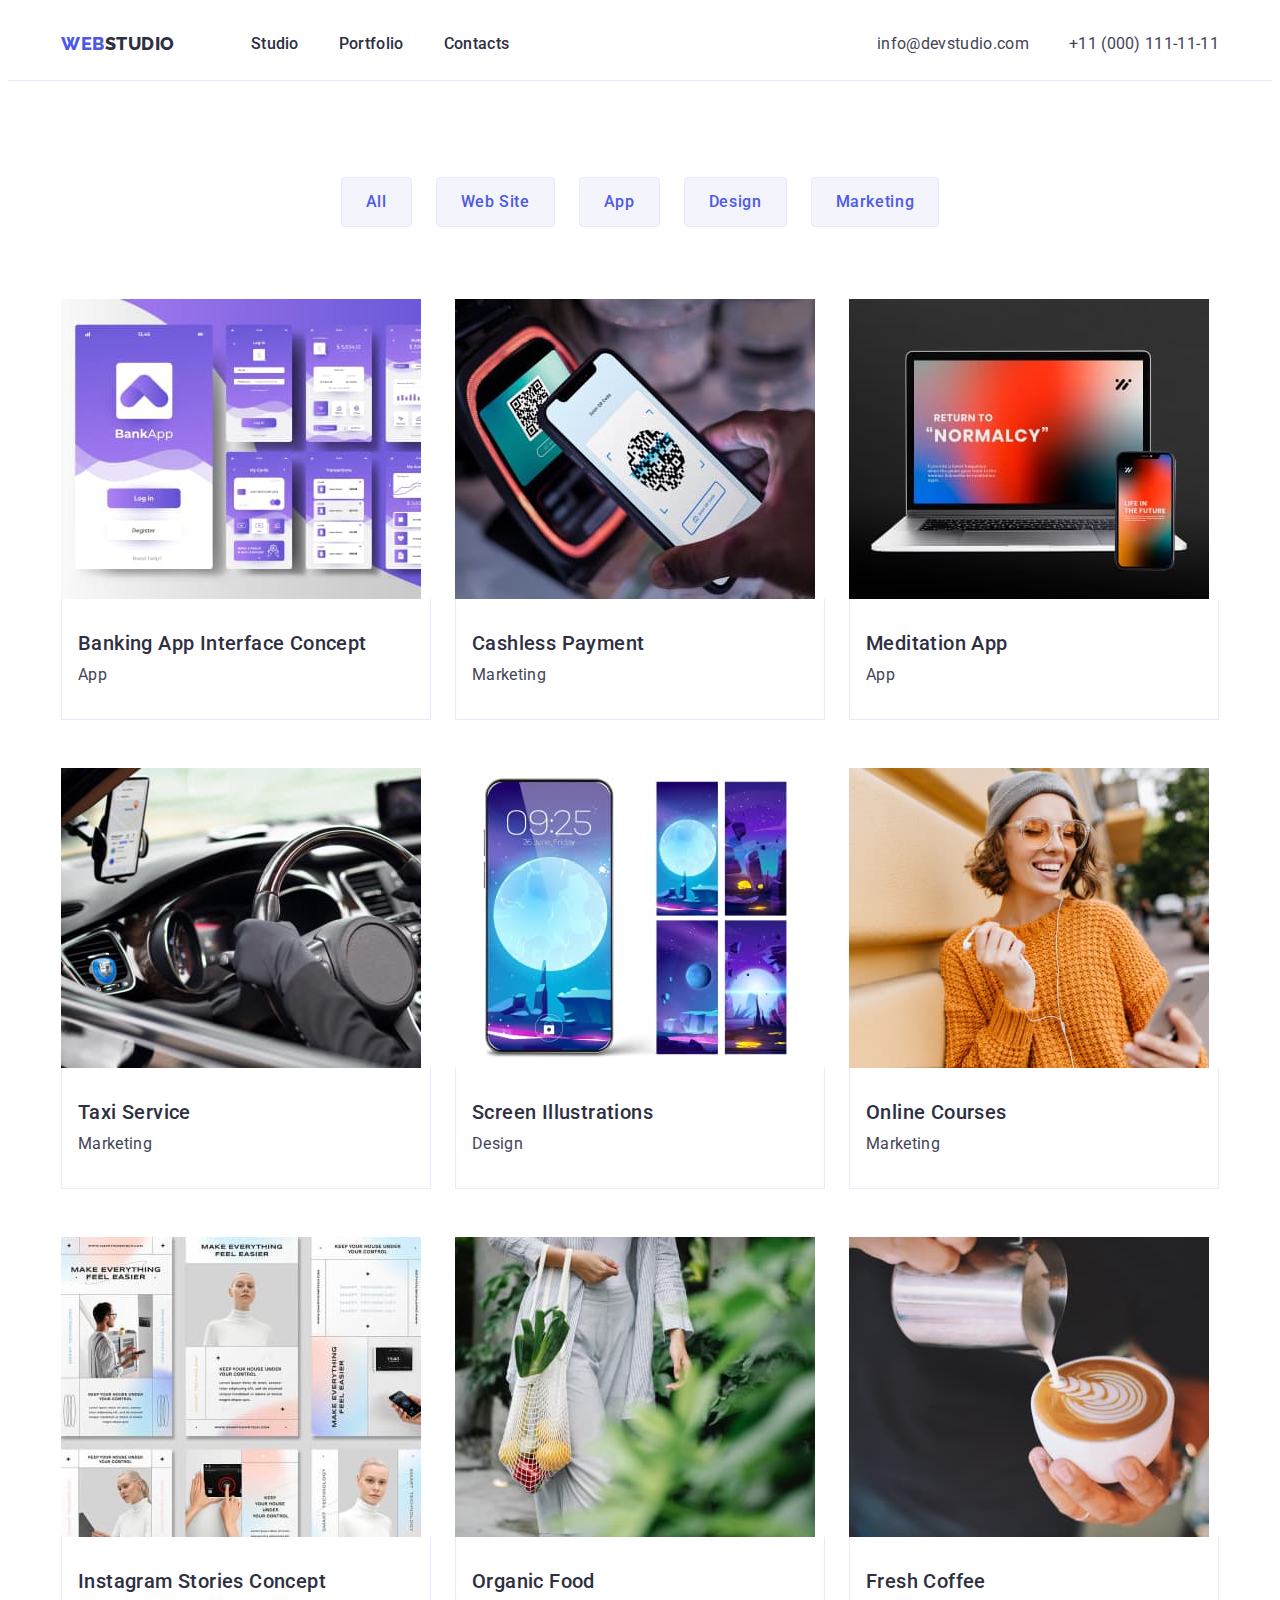
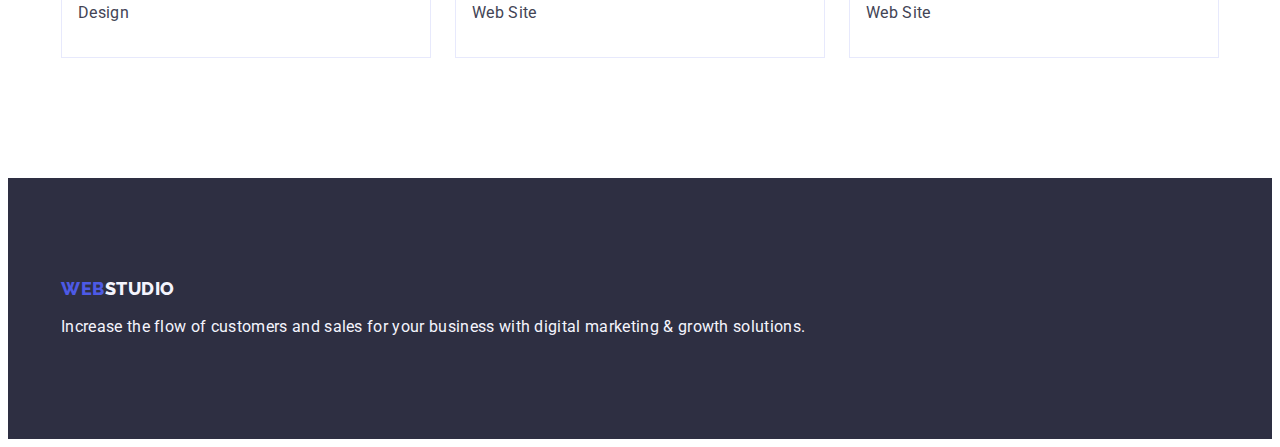
==== portfolio.html @ a5130c80 "Initial commit" ====
<!DOCTYPE html>
<html lang="en">
  <head>
    <meta charset="UTF-8" />
    <meta http-equiv="X-UA-Compatible" content="IE=edge" />
    <meta name="viewport" content="width=device-width, initial-scale=1.0" />
    <title>Portfolio</title>
    <link rel="preconnect" href="https://fonts.googleapis.com" />
    <link rel="preconnect" href="https://fonts.gstatic.com" crossorigin />
    <link
      href="https://fonts.googleapis.com/css2?family=Raleway:wght@800&family=Roboto:wght@400;500;700;900&display=swap"
      rel="stylesheet"
    />
    <link
      rel="stylesheet"
      href="https://cdnjs.cloudflare.com/ajax/libs/modern-normalize/1.1.0/modern-normalize.min.css"
      integrity="sha512-wpPYUAdjBVSE4KJnH1VR1HeZfpl1ub8YT/NKx4PuQ5NmX2tKuGu6U/JRp5y+Y8XG2tV+wKQpNHVUX03MfMFn9Q=="
      crossorigin="anonymous"
      referrerpolicy="no-referrer"
    />
    <link rel="stylesheet" href="./css/styles.css" />
  </head>

  <body>
    <header class="header">
      <div class="haeder-container container">
        <nav class="header-nav">
          <a class="logo" href="./index.html"
            >Web<span class="header-logo">Studio</span></a
          >
          <ul class="header-menu">
            <li class="menu-item">
              <a class="header-link" href="./index.html">Studio</a>
            </li>
            <li class="menu-item">
              <a class="header-link" href="./portfolio.html">Portfolio</a>
            </li>
            <li class="menu-item">
              <a class="header-link" href="">Contacts</a>
            </li>
          </ul>
        </nav>
        <address class="contact">
          <ul class="contact-list">
            <li class="contact-item">
              <a class="header-contact" href="mailto:info@devstudio.com"
                >info@devstudio.com</a
              >
            </li>
            <li class="contact-item">
              <a class="header-contact" href="tel:+110001111111"
                >+11 (000) 111-11-11</a
              >
            </li>
          </ul>
        </address>
      </div>
    </header>
    <main>
      <section class="portfolio">
        <div class="container">
          <h1 class="visually-hidden">Ouer portfolio</h1>
          <ul class="filter-list">
            <li><button class="filter-btn" type="button">All</button></li>
            <li><button class="filter-btn" type="button">Web Site</button></li>
            <li><button class="filter-btn" type="button">App</button></li>
            <li><button class="filter-btn" type="button">Design</button></li>
            <li><button class="filter-btn" type="button">Marketing</button></li>
          </ul>
          <ul class="portfolio-list">
            <li class="portfolio-item">
              <a class="portfolio-link" href="">
                <img
                  src="./images/img1.jpg"
                  alt="smartphons scrins"
                  width="360"
                  height="300"
                />
                <div class="portfolio-info">
                  <h2 class="portfolio-subject subtitle">
                    Banking App Interface Concept
                  </h2>
                  <p class="portfolio-text">App</p>
                </div>
              </a>
            </li>
            <li class="portfolio-item">
              <a class="portfolio-link" href="">
                <img
                  src="./images/img2.jpg"
                  alt="smartphone with QR code"
                  width="360"
                  height="300"
                />
                <div class="portfolio-info">
                  <h2 class="portfolio-subject subtitle">Cashless Payment</h2>
                  <p class="portfolio-text">Marketing</p>
                </div>
              </a>
            </li>
            <li class="portfolio-item">
              <a class="portfolio-link" href="">
                <img
                  src="./images/img3.jpg"
                  alt="laptop and smartphone"
                  width="360"
                  height="300"
                />
                <div class="portfolio-info">
                  <h2 class="portfolio-subject subtitle">Meditation App</h2>
                  <p class="portfolio-text">App</p>
                </div>
              </a>
            </li>
            <li class="portfolio-item">
              <a class="portfolio-link" href="">
                <img
                  src="./images/img4.jpg"
                  alt="smartphone in the car"
                  width="360"
                  height="300"
                />
                <div class="portfolio-info">
                  <h2 class="portfolio-subject subtitle">Taxi Service</h2>
                  <p class="portfolio-text">Marketing</p>
                </div>
              </a>
            </li>
            <li class="portfolio-item">
              <a class="portfolio-link" href="">
                <img
                  src="./images/img5.jpg"
                  alt="smartphons scrins"
                  width="360"
                  height="300"
                />
                <div class="portfolio-info">
                  <h2 class="portfolio-subject subtitle">
                    Screen Illustrations
                  </h2>
                  <p class="portfolio-text">Design</p>
                </div>
              </a>
            </li>
            <li class="portfolio-item">
              <a class="portfolio-link" href="">
                <img
                  src="./images/img6.jpg"
                  alt="girl with smartphon"
                  width="360"
                  height="300"
                />
                <div class="portfolio-info">
                  <h2 class="portfolio-subject subtitle">Online Courses</h2>
                  <p class="portfolio-text">Marketing</p>
                </div>
              </a>
            </li>
            <li class="portfolio-item">
              <a class="portfolio-link" href="">
                <img
                  src="./images/img7.jpg"
                  alt="instagrams pages"
                  width="360"
                  height="300"
                />
                <div class="portfolio-info">
                  <h2 class="portfolio-subject subtitle">
                    Instagram Stories Concept
                  </h2>
                  <p class="portfolio-text">Design</p>
                </div>
              </a>
            </li>
            <li class="portfolio-item">
              <a class="portfolio-link" href="">
                <img
                  src="./images/img8.jpg"
                  alt="a bag with organik food "
                  width="360"
                  height="300"
                />
                <div class="portfolio-info">
                  <h2 class="portfolio-subject subtitle">Organic Food</h2>
                  <p class="portfolio-text">Web Site</p>
                </div>
              </a>
            </li>
            <li class="portfolio-item">
              <a class="portfolio-link" href="">
                <img
                  src="./images/img9.jpg"
                  alt="a cap of coffee"
                  width="360"
                  height="300"
                />
                <div class="portfolio-info">
                  <h2 class="portfolio-subject subtitle">Fresh Coffee</h2>
                  <p class="portfolio-text">Web Site</p>
                </div>
              </a>
            </li>
          </ul>
        </div>
      </section>
    </main>
    <footer class="footer">
      <div class="container">
        <a class="logo" href="./index.html"
          >Web<span class="footer-logo">Studio</span></a
        >
        <p class="footer-article">
          Increase the flow of customers and sales for your business with
          digital marketing & growth solutions.
        </p>
      </div>
    </footer>
  </body>
</html>
---- css/styles.css ----
:root {
  --primary-brand: #4d5ae5;
  --text: #434455;
  --success: #31d0aa;
  --dark-brand: #2e2f42;
  --white-background: #ffffff;
  --light: #f4f4fd;
  --accent: #e7e9fc;
  --pressed-state: #404bbf;
  --hero-background: rgba(46, 47, 66, 0.7);
  --subtle-text: #8e8f99;
  --modal-overlay: rgba(46, 47, 66, 0.4);
  --order-button-shadow: rgba(0, 0, 0, 0.15);
  --team-box-shadows: rgba(46, 47, 66, 0.08);
  --team-box-shadow: rgba(46, 47, 66, 0.16);
  --filter-shadow: rgba(0, 0, 0, 0.1);
  --filter-shadow1: rgba(0, 0, 0, 0.08);
  --filter-shadow2: rgba(0, 0, 0, 0.12);
}

/*=== General === */

h1,
h2,
h3,
p {
  margin: 0;
}
ul {
  margin: 0;
  padding-left: 0;
  list-style: none;
}
a {
  display: block;
  text-decoration: none;
}
button {
  cursor: pointer;
}
img {
  display: block;
  max-width: 100%;
  height: auto;
}
.visually-hidden {
  position: absolute;
  width: 1px;
  height: 1px;
  margin: -1px;
  border: 0;
  padding: 0;
  white-space: nowrap;
  clip-path: inset(100%);
  clip: rect(0 0 0 0);
  overflow: hidden;
}
body {
  font-family: "Roboto", sans-serif;
  font-size: 16px;
  line-height: 1.5;
  letter-spacing: 0.02em;
  color: var(--text);
  background-color: var(--white-background);
}
.container {
  width: 1158px;
  padding-left: 15px;
  padding-right: 15px;
  margin-left: auto;
  margin-right: auto;
}
.title {
  font-size: 36px;
  line-height: 1.11;
  text-align: center;
  letter-spacing: 0.02em;
  text-transform: capitalize;
  color: var(--dark-brand);
}
.subtitle {
  font-weight: 500;
  font-size: 20px;
  line-height: 1.2;
  letter-spacing: 0.02em;
  color: var(--dark-brand);
}

/* === Header === */
.header {
  border-bottom: 1px solid var(--accent);
  background-color: var(--white-background);
}
.haeder-container {
  display: flex;
  align-items: center;
}
.header-nav {
  display: flex;
  align-items: center;
  margin-right: auto;
}
.logo {
  font-family: "Raleway", sans-serif;
  font-weight: 800;
  font-size: 18px;
  line-height: 1.17;
  letter-spacing: 0.03em;
  text-transform: uppercase;
  color: var(--primary-brand);
}
.header-logo {
  color: var(--dark-brand);
}
.header-menu {
  display: flex;
  gap: 40px;
  margin-left: 76px;
}
.header-link {
  padding-top: 24px;
  padding-bottom: 24px;
  font-weight: 500;
  letter-spacing: 0.02em;
  color: var(--dark-brand);
}
.header-link:hover,
.header-link:focus {
  color: var(--pressed-state);
}
.contact {
  font-style: normal;
}
.contact-list {
  display: flex;
  gap: 40px;
  align-items: center;
}
.header-contact {
  padding-top: 24px;
  padding-bottom: 24px;
  color: var(--text);
}
.header-contact:hover,
.header-contact:focus {
  color: var(--pressed-state);
}

/* === Hero === */
.hero {
  padding-top: 188px;
  padding-bottom: 188px;
  text-align: center;
  background-color: var(--dark-brand);
}

.hero-title {
  max-width: 496px;
  margin: 0 auto 48px;
  font-size: 56px;
  line-height: calc(60 / 56);
  letter-spacing: 0.02em;
  color: var(--white-background);
}
.order-button {
  min-width: 169px;
  padding: 16px 32px;
  border-radius: 4px;
  border: none;
  font-family: "Roboto", sans-serif;
  font-weight: 500;
  font-size: 16px;
  line-height: 1.5;
  letter-spacing: 0.04em;
  color: var(--white-background);
  background-color: var(--primary-brand);
  box-shadow: 0px 4px 4px var(--order-button-shadow);
}
.order-button:hover,
.order-button:focus {
  background-color: var(--pressed-state);
}

/*=== Features === */
.features {
  padding-top: 120px;
  padding-bottom: 120px;
}
.features-list {
  display: flex;
  gap: 24px;
}
.features-item {
  width: calc((100% - 72px) / 4);
}
.features-subtitle {
  margin-bottom: 8px;
}

/*=== Activity === */
.activity {
  padding-bottom: 120px;
}
.activity-title {
  margin-bottom: 72px;
}
.activity-list {
  display: flex;
  gap: 24px;
}

/*=== Team === */
.team {
  padding-top: 120px;
  padding-bottom: 120px;
  background-color: var(--light);
}
.team-title {
  margin-bottom: 72px;
}
.team-list {
  display: flex;
  gap: 24px;
}
.team-item {
  flex-basis: calc((100% - 72) / 4);
  border-radius: 0px 0px 4px 4px;
  background-color: var(--white-background);
  box-shadow: 0px 1px 6px var(--team-box-shadows),
    0px 1px 1px var(--team-box-shadow), 0px 2px 1px var(--team-box-shadows);
}
.team-info {
  padding: 32px 16px;
  text-align: center;
}
.team-name {
  margin-bottom: 8px;
}

/* === Portfolio === */
.portfolio {
  padding-top: 96px;
  padding-bottom: 120px;
}
.filter-list {
  display: flex;
  justify-content: center;
  gap: 24px;
  margin-bottom: 72px;
}
.filter-btn {
  display: block;
  padding: 12px 24px;
  border-radius: 4px;
  border: 1px solid var(--accent);
  font-family: "Roboto", sans-serif;
  font-weight: 500;
  font-size: 16px;
  line-height: 1.5;
  letter-spacing: 0.04em;
  color: var(--primary-brand);
  background-color: var(--light);
}
.filter-btn:hover,
.filter-btn:focus {
  border: 1px solid transparent;
  color: var(--white-background);
  background-color: var(--pressed-state);
}
.portfolio-list {
  display: flex;
  flex-wrap: wrap;
  gap: 48px 24px;
}
.portfolio-item {
  flex-basis: calc((100% - 48px) / 3);
}
.portfolio-info {
  padding: 32px 16px;
  border-left: 1px solid var(--accent);
  border-right: 1px solid var(--accent);
  border-bottom: 1px solid var(--accent);
}

.portfolio-subject {
  margin-bottom: 8px;
}
.portfolio-text {
  color: var(--text);
}

/*=== Footter ===*/
.footer {
  padding-top: 100px;
  padding-bottom: 100px;
  background-color: var(--dark-brand);
}
.footer-logo {
  color: var(--light);
}
.footer-text {
  max-width: 264px;
}
.footer-article {
  margin-top: 16px;
  color: var(--light);
}
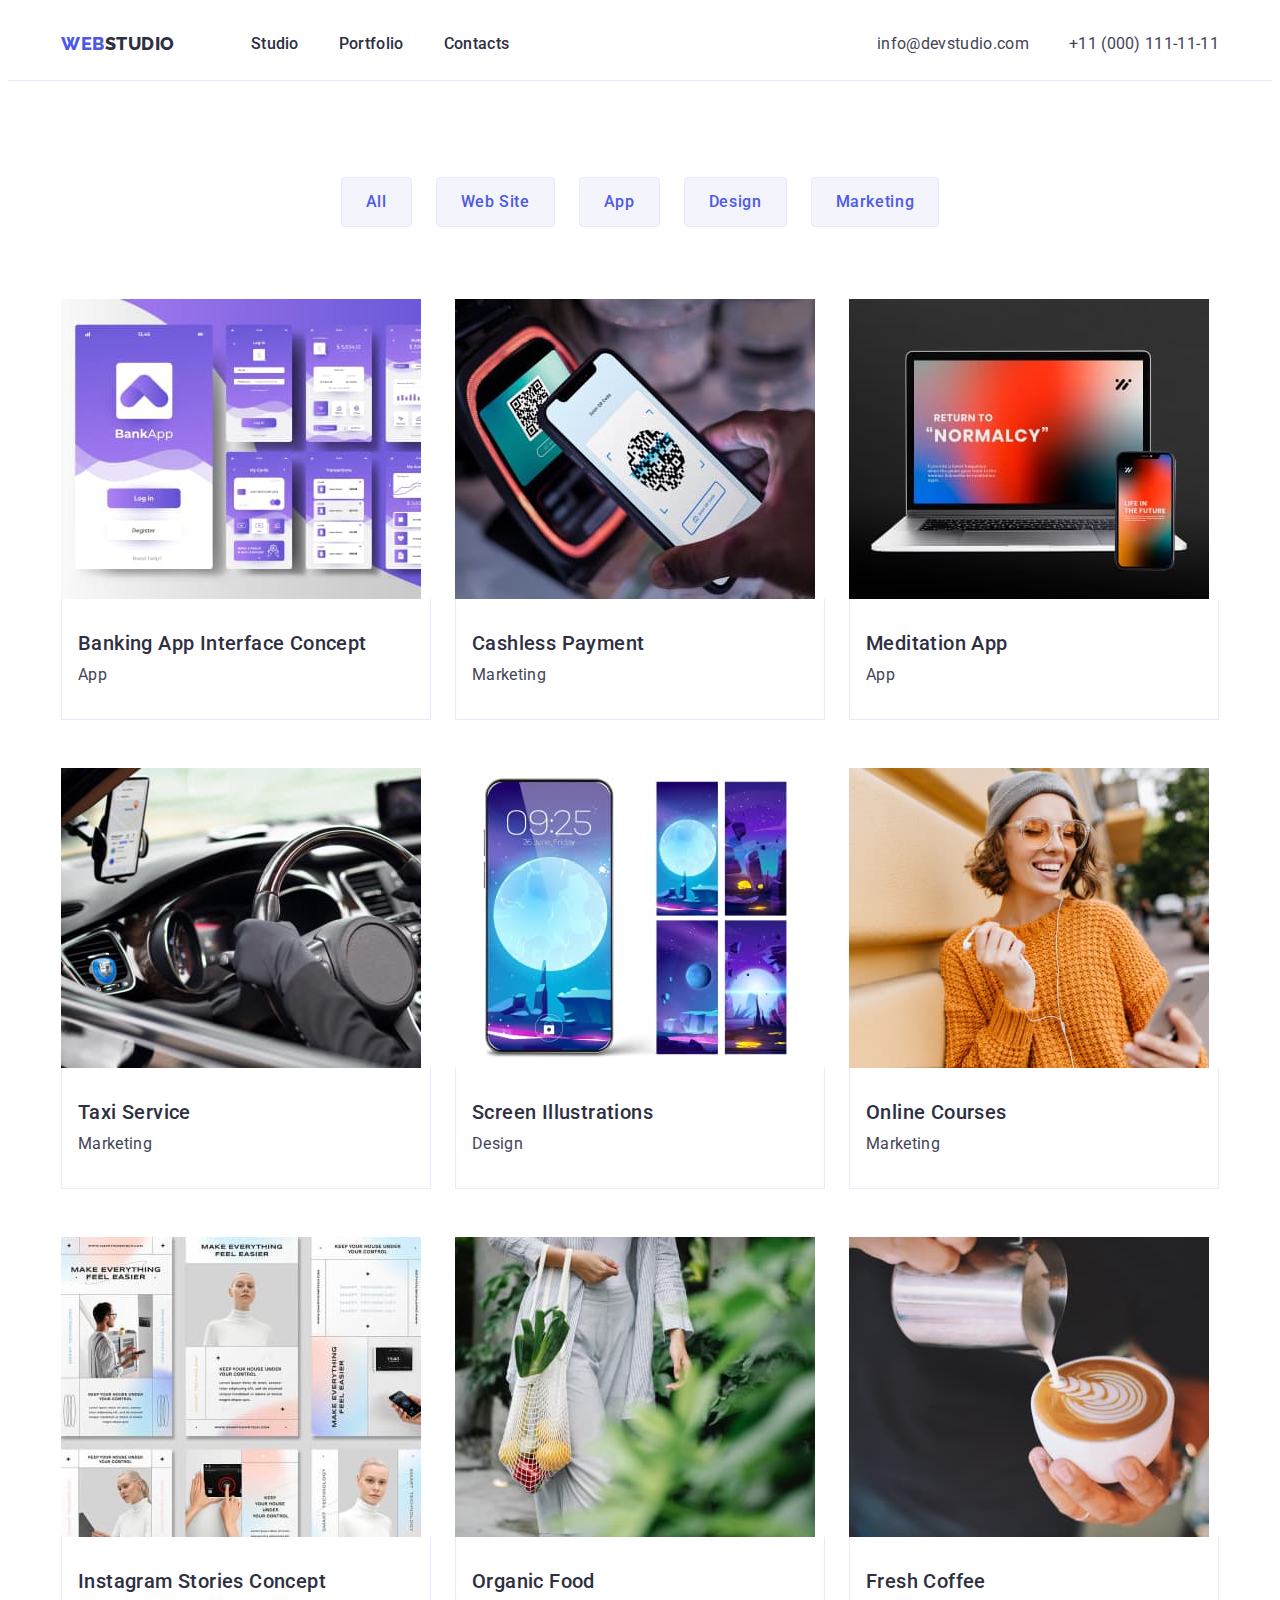
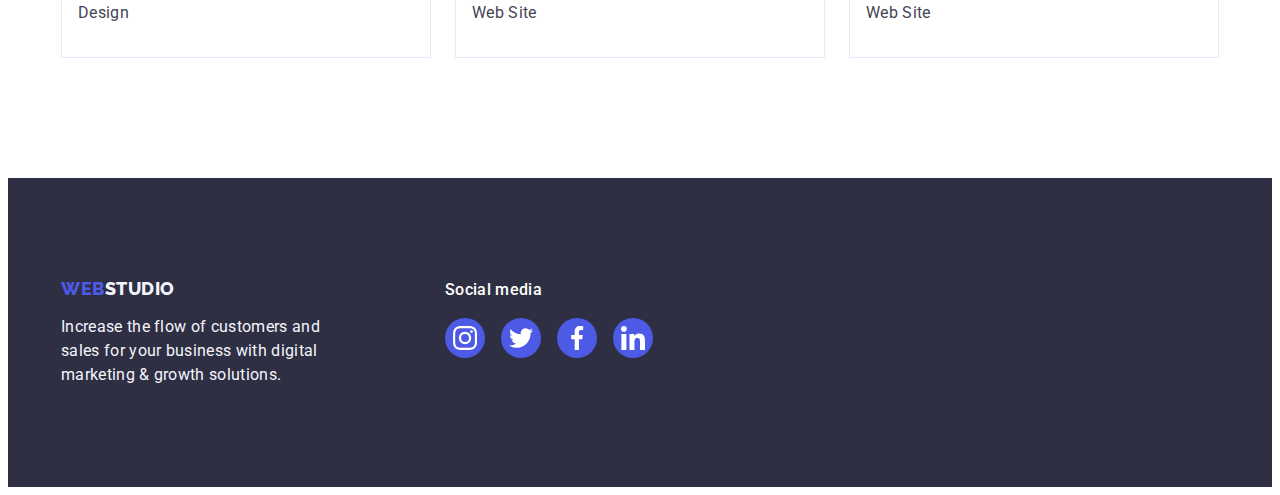
==== commit 2ca8cfe1: "2903dz4" ====
--- a/portfolio.html
+++ b/portfolio.html
@@ -205,14 +205,49 @@
       </section>
     </main>
     <footer class="footer">
-      <div class="container">
-        <a class="logo" href="./index.html"
-          >Web<span class="footer-logo">Studio</span></a
-        >
-        <p class="footer-article">
-          Increase the flow of customers and sales for your business with
-          digital marketing & growth solutions.
-        </p>
+      <div class="footer-container container">
+        <div class="footer-text">
+          <a class="logo" href="./index.html"
+            >Web<span class="footer-logo">Studio</span></a
+          >
+          <p class="footer-article">
+            Increase the flow of customers and sales for your business with
+            digital marketing & growth solutions.
+          </p>
+        </div>
+        <div class="footer-media">
+          <h3 class="footer-subtitle">Social media</h3>
+          <ul class="footer-socials">
+            <li>
+              <a href="" class="footer-social social-link">
+                <svg class="footer-socials-icon">
+                  <use href="./images/symbol-defs.svg#icon-instagram"></use>
+                </svg>
+              </a>
+            </li>
+            <li>
+              <a href="" class="footer-social social-link">
+                <svg class="footer-socials-icon">
+                  <use href="./images/symbol-defs.svg#icon-twitter"></use>
+                </svg>
+              </a>
+            </li>
+            <li>
+              <a href="" class="footer-social social-link">
+                <svg class="footer-socials-icon">
+                  <use href="./images/symbol-defs.svg#icon-facebook"></use>
+                </svg>
+              </a>
+            </li>
+            <li>
+              <a href="" class="footer-social social-link">
+                <svg class="footer-socials-icon">
+      <use href="./images/symbol-defs.svg#icon-linkedin"></use>
+                </svg>
+              </a>
+            </li>
+          </ul>
+        </div>
       </div>
     </footer>
   </body>
--- a/css/styles.css
+++ b/css/styles.css
@@ -7,8 +7,10 @@
   --light: #f4f4fd;
   --accent: #e7e9fc;
   --pressed-state: #404bbf;
-  --hero-background: rgba(46, 47, 66, 0.7);
+  --footer-social-hover: #31d0aa;
+  --hero-background: linear-gradient(#2e2f42b2, #2e2f42b2);
   --subtle-text: #8e8f99;
+  --total-white: #ffffff;
   --modal-overlay: rgba(46, 47, 66, 0.4);
   --order-button-shadow: rgba(0, 0, 0, 0.15);
   --team-box-shadows: rgba(46, 47, 66, 0.08);
@@ -85,6 +87,16 @@
   letter-spacing: 0.02em;
   color: var(--dark-brand);
 }
+.social-link {
+  display: flex;
+  width: 40px;
+  height: 40px;
+  border-radius: 50%;
+  justify-content: center;
+  align-items: center;
+  color: var(--total-white);
+  background-color: var(--primary-brand);
+}
 
 /* === Header === */
 .header {
@@ -152,6 +164,13 @@
   padding-bottom: 188px;
   text-align: center;
   background-color: var(--dark-brand);
+  background-image: var(--hero-background), url(../images/office.jpg);
+  max-width: 1440px;
+  margin-left: auto;
+  margin-right: auto;
+  background-size: cover;
+  background-position: center;
+  background-repeat: no-repeat;
 }
 
 .hero-title {
@@ -193,6 +212,19 @@
 .features-item {
   width: calc((100% - 72px) / 4);
 }
+.features-thumb {
+  margin-bottom: 8px;
+  padding: 24px 100px;
+  width: 264px;
+  height: 112px;
+  background-color: var(--light);
+  border-radius: 4px;
+}
+.features-icon {
+  display: block;
+  width: 64px;
+  height: 64px;
+}
 .features-subtitle {
   margin-bottom: 8px;
 }
@@ -235,6 +267,55 @@
 }
 .team-name {
   margin-bottom: 8px;
+}
+.team-position {
+  margin-bottom: 8px;
+}
+.team-socials {
+  display: flex;
+  gap: 24px;
+}
+.social-icon {
+  display: block;
+  width: 16px;
+  height: 16px;
+  fill: currentColor;
+}
+.team-sosial:is(:hover, :focus) {
+  background-color: var(--pressed-state);
+}
+
+/* === Customers === */
+.customers {
+  padding-top: 120px;
+  padding-bottom: 120px;
+}
+.customers-list {
+  margin-top: 72px;
+  display: flex;
+  gap: 24px;
+}
+.customers-item {
+  width: calc((100% - 120px) / 6);
+}
+.customers-link {
+  display: flex;
+  width: 168px;
+  height: 88px;
+  justify-content: center;
+  align-items: center;
+  border: 1px solid var(--subtle-text);
+  border-radius: 4px;
+  color: var(--subtle-text);
+}
+.customers-link:is(:hover,:focus) {
+  color: var(--pressed-state);
+  border: 1px solid var(--pressed-state);
+}
+.customers-logo {
+  width: 104px;
+  height: 56px;
+  fill: currentColor;
 }
 
 /* === Portfolio === */
@@ -295,13 +376,36 @@
   padding-bottom: 100px;
   background-color: var(--dark-brand);
 }
+.footer-container {
+  display: flex;
+}
 .footer-logo {
   color: var(--light);
 }
 .footer-text {
   max-width: 264px;
+  margin-right: 120px;
 }
 .footer-article {
   margin-top: 16px;
   color: var(--light);
 }
+.footer-subtitle {
+  margin-bottom: 16px;
+  font-weight: 500;
+  font-size: 16px;
+  color: var(--total-white);
+}
+.footer-socials {
+  display: flex;
+  gap: 16px;
+}
+.footer-socials-icon {
+  display: block;
+  width: 24px;
+  height: 24px;
+  fill: currentColor;
+}
+.footer-social:is(:hover, :focus) {
+  background-color: var(--footer-social-hover);
+}
